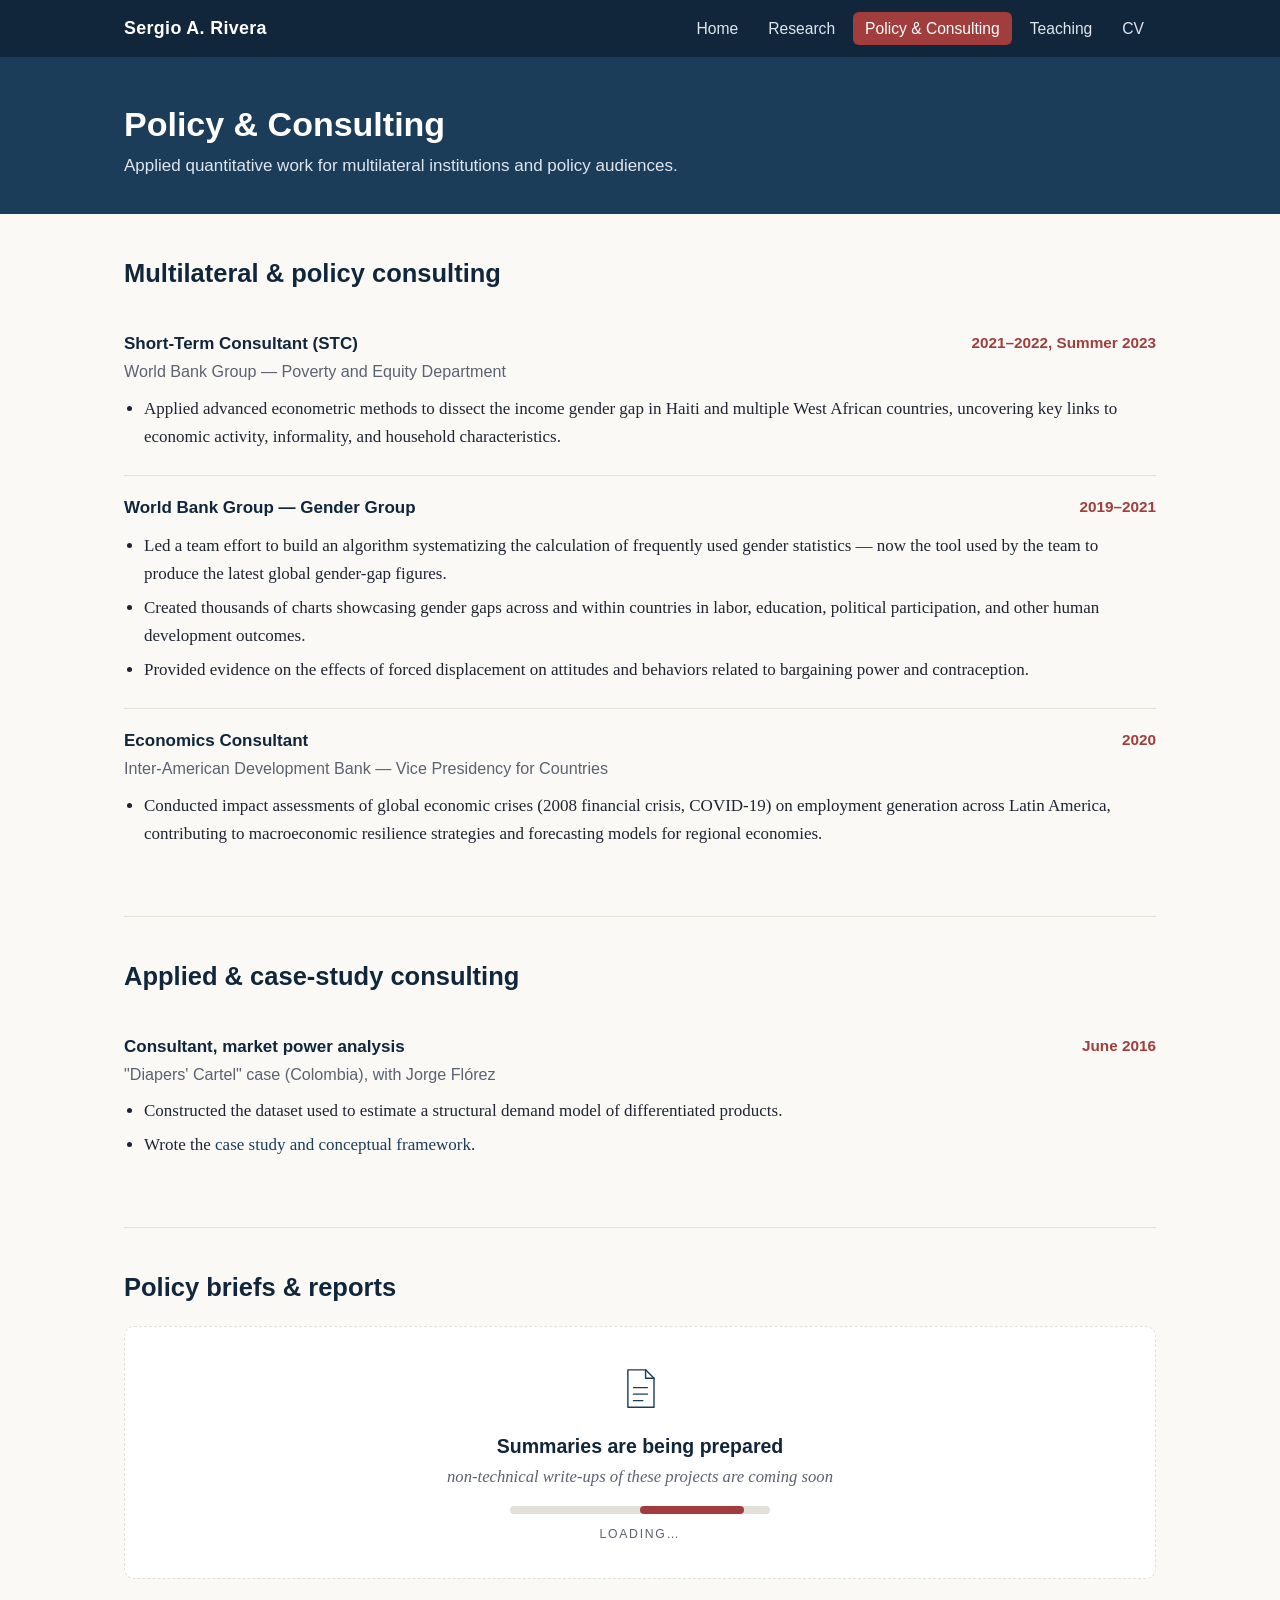
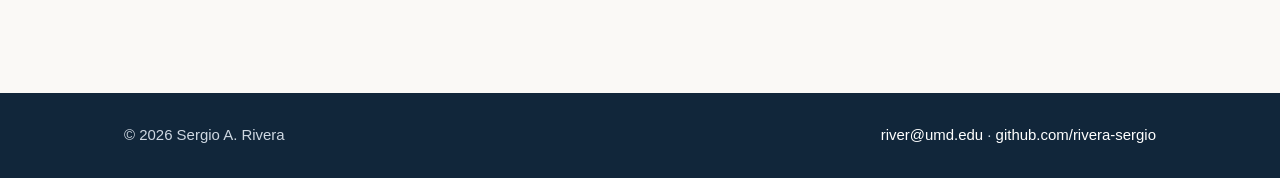
==== consulting.html @ 33cec51d "Add files via upload" ====
<!DOCTYPE html>
<html lang="en">
<head>
<meta charset="UTF-8">
<meta name="viewport" content="width=device-width, initial-scale=1.0">
<title>Policy &amp; Consulting — Sergio A. Rivera</title>
<link rel="stylesheet" href="css/style.css">
</head>
<body>

<nav class="site-nav">
  <div class="container">
    <a class="brand" href="index.html">Sergio A. Rivera</a>
    <ul>
      <li><a class="nav-link" href="index.html">Home</a></li>
      <li><a class="nav-link" href="research.html">Research</a></li>
      <li><a class="nav-link active" href="consulting.html">Policy &amp; Consulting</a></li>
      <li><a class="nav-link" href="teaching.html">Teaching</a></li>
      <li><a class="nav-link" href="cv.html">CV</a></li>
    </ul>
  </div>
</nav>

<div class="page-header">
  <div class="container">
    <h1>Policy &amp; Consulting</h1>
    <p>Applied quantitative work for multilateral institutions and policy audiences.</p>
  </div>
</div>

<main>
  <div class="container">

    <section class="block">
      <h2>Multilateral &amp; policy consulting</h2>

      <div class="timeline-item">
        <div class="role-row">
          <div>
            <div class="role">Short-Term Consultant (STC)</div>
            <div class="org">World Bank Group — Poverty and Equity Department</div>
          </div>
          <div class="dates">2021–2022, Summer 2023</div>
        </div>
        <ul>
          <li>Applied advanced econometric methods to dissect the income gender gap in Haiti and multiple West African countries, uncovering key links to economic activity, informality, and household characteristics.</li>
        </ul>
      </div>

      <div class="timeline-item">
        <div class="role-row">
          <div>
            <div class="role">World Bank Group — Gender Group</div>
          </div>
          <div class="dates">2019–2021</div>
        </div>
        <ul>
          <li>Led a team effort to build an algorithm systematizing the calculation of frequently used gender statistics — now the tool used by the team to produce the latest global gender-gap figures.</li>
          <li>Created thousands of charts showcasing gender gaps across and within countries in labor, education, political participation, and other human development outcomes.</li>
          <li>Provided evidence on the effects of forced displacement on attitudes and behaviors related to bargaining power and contraception.</li>
        </ul>
      </div>

      <div class="timeline-item">
        <div class="role-row">
          <div>
            <div class="role">Economics Consultant</div>
            <div class="org">Inter-American Development Bank — Vice Presidency for Countries</div>
          </div>
          <div class="dates">2020</div>
        </div>
        <ul>
          <li>Conducted impact assessments of global economic crises (2008 financial crisis, COVID-19) on employment generation across Latin America, contributing to macroeconomic resilience strategies and forecasting models for regional economies.</li>
        </ul>
      </div>
    </section>

    <section class="block">
      <h2>Applied &amp; case-study consulting</h2>

      <div class="timeline-item">
        <div class="role-row">
          <div>
            <div class="role">Consultant, market power analysis</div>
            <div class="org">"Diapers' Cartel" case (Colombia), with Jorge Flórez</div>
          </div>
          <div class="dates">June 2016</div>
        </div>
        <ul>
          <li>Constructed the dataset used to estimate a structural demand model of differentiated products.</li>
          <li>Wrote the <a href="http://www.scielo.org.co/pdf/espe/v35n84/0120-4483-espe-35-84-222.pdf" target="_blank" rel="noopener">case study and conceptual framework</a>.</li>
        </ul>
      </div>
    </section>

    <section class="block">
      <h2>Policy briefs &amp; reports</h2>
      <div class="loading-card" role="status">
        <svg viewBox="0 0 120 110" fill="none" stroke="currentColor" stroke-width="3" stroke-linecap="round" stroke-linejoin="round" aria-hidden="true">
          <path d="M34 14h38l18 18v62H34z"></path><path d="M72 14v18h18"></path>
          <g class="lines"><path d="M46 52h30"></path><path d="M46 66h30"></path><path d="M46 80h20"></path></g>
        </svg>
        <h3>Summaries are being prepared</h3>
        <p class="hand">non-technical write-ups of these projects are coming soon</p>
        <div class="bar" role="progressbar" aria-label="Loading"><span></span></div>
        <p class="pct">LOADING…</p>
      </div>
    </section>

  </div>
</main>

<footer class="site-footer">
  <div class="container">
    <div>&copy; <span id="year"></span> Sergio A. Rivera</div>
    <div><a href="mailto:river@umd.edu">river@umd.edu</a> &middot; <a href="https://github.com/rivera-sergio" target="_blank" rel="noopener">github.com/rivera-sergio</a></div>
  </div>
</footer>

<script src="js/site-links.js"></script>
<script src="js/site.js"></script>
</body>
</html>
---- css/style.css ----
/* ==========================================================================
   Sergio A. Rivera — personal/research site
   Shared design system
   ========================================================================== */

:root {
  --color-bg: #faf9f6;
  --color-surface: #ffffff;
  --color-text: #1f2430;
  --color-text-muted: #5b6270;
  --color-primary: #1c3d5a;
  --color-primary-dark: #11263a;
  --color-accent: #a13d3d;
  --color-border: #e3e0d8;
  --max-width: 1080px;
  --radius: 10px;
  --shadow: 0 1px 3px rgba(20, 22, 30, 0.06), 0 6px 20px rgba(20, 22, 30, 0.05);
  font-size: 17px;
}

* { box-sizing: border-box; }

html, body {
  margin: 0;
  padding: 0;
}

body {
  background: var(--color-bg);
  color: var(--color-text);
  font-family: "Georgia", "Iowan Old Style", "Palatino Linotype", serif;
  line-height: 1.65;
  -webkit-font-smoothing: antialiased;
}

h1, h2, h3, h4 {
  font-family: "Helvetica Neue", Arial, sans-serif;
  color: var(--color-primary-dark);
  line-height: 1.25;
  margin-top: 0;
}

a {
  color: var(--color-primary);
  text-decoration: none;
}
a:hover { text-decoration: underline; }

.container {
  max-width: var(--max-width);
  margin: 0 auto;
  padding: 0 24px;
}

/* -------------------- Nav -------------------- */
.site-nav {
  background: var(--color-primary-dark);
  position: sticky;
  top: 0;
  z-index: 50;
}
.site-nav .container {
  display: flex;
  align-items: center;
  justify-content: space-between;
  flex-wrap: wrap;
  padding-top: 14px;
  padding-bottom: 14px;
}
.site-nav .brand {
  font-family: "Helvetica Neue", Arial, sans-serif;
  color: #fff;
  font-weight: 700;
  font-size: 1.05rem;
  letter-spacing: 0.02em;
}
.site-nav .brand:hover { text-decoration: none; opacity: 0.9; }
.site-nav ul {
  list-style: none;
  display: flex;
  gap: 6px;
  margin: 0;
  padding: 0;
  flex-wrap: wrap;
}
.site-nav a.nav-link {
  color: #dfe6ee;
  font-family: "Helvetica Neue", Arial, sans-serif;
  font-size: 0.92rem;
  padding: 8px 12px;
  border-radius: 6px;
}
.site-nav a.nav-link:hover {
  background: rgba(255,255,255,0.08);
  text-decoration: none;
}
.site-nav a.nav-link.active {
  background: var(--color-accent);
  color: #fff;
}

/* -------------------- Hero / banner -------------------- */
.hero-banner {
  position: relative;
  height: 260px;
  background-size: cover;
  background-position: center 60%;
}
.hero-banner::after {
  content: "";
  position: absolute;
  inset: 0;
  background: linear-gradient(180deg, rgba(17,38,58,0.35) 0%, rgba(17,38,58,0.75) 100%);
}

.profile-block {
  max-width: var(--max-width);
  margin: -90px auto 0;
  padding: 0 24px 30px;
  position: relative;
  z-index: 2;
  display: flex;
  gap: 28px;
  align-items: flex-end;
  flex-wrap: wrap;
}
.profile-photo {
  width: 168px;
  height: 168px;
  border-radius: 50%;
  object-fit: cover;
  border: 5px solid var(--color-surface);
  box-shadow: var(--shadow);
  background: var(--color-surface);
  flex-shrink: 0;
}
.profile-heading {
  padding-bottom: 8px;
}
.profile-heading h1 {
  font-size: 2rem;
  margin-bottom: 4px;
}
.profile-heading .tagline {
  font-family: "Helvetica Neue", Arial, sans-serif;
  color: var(--color-text-muted);
  font-size: 1.02rem;
}

/* -------------------- Page header (non-home pages) -------------------- */
.page-header {
  background: var(--color-primary);
  padding: 46px 0 34px;
}
.page-header h1 {
  color: #fff;
  margin-bottom: 6px;
}
.page-header p {
  color: #dfe6ee;
  font-family: "Helvetica Neue", Arial, sans-serif;
  max-width: 640px;
  margin: 0;
}

/* -------------------- Sections -------------------- */
main { padding-bottom: 70px; }
section.block {
  padding: 44px 0;
  border-bottom: 1px solid var(--color-border);
}
section.block:last-child { border-bottom: none; }
section.block h2 {
  font-size: 1.5rem;
  margin-bottom: 22px;
}

.lead {
  font-size: 1.08rem;
  max-width: 760px;
}

/* -------------------- Buttons -------------------- */
.btn {
  display: inline-block;
  font-family: "Helvetica Neue", Arial, sans-serif;
  font-size: 0.92rem;
  font-weight: 600;
  padding: 10px 20px;
  border-radius: 6px;
  background: var(--color-accent);
  color: #fff !important;
  text-decoration: none !important;
}
.btn:hover { opacity: 0.9; }
.btn.btn-outline {
  background: transparent;
  border: 1.5px solid #fff;
  color: #fff !important;
}
.btn-row { display: flex; gap: 12px; flex-wrap: wrap; margin-top: 18px; }

/* -------------------- Contact / links row -------------------- */
.link-row {
  display: flex;
  gap: 18px;
  flex-wrap: wrap;
  font-family: "Helvetica Neue", Arial, sans-serif;
  font-size: 0.95rem;
  margin-top: 14px;
  color: var(--color-text-muted);
}
.link-row a { font-weight: 600; }

/* -------------------- Paper card: image beside abstract -------------------- */
.paper-card {
  display: flex;
  gap: 26px;
  background: var(--color-surface);
  border: 1px solid var(--color-border);
  border-radius: var(--radius);
  box-shadow: var(--shadow);
  padding: 22px;
  margin-bottom: 26px;
  align-items: stretch;
}
.paper-card .paper-figure {
  flex: 0 0 240px;
}
.paper-card .paper-figure img {
  width: 100%;
  height: 100%;
  min-height: 160px;
  object-fit: cover;
  border-radius: 6px;
  display: block;
}
.paper-card .paper-body {
  flex: 1 1 auto;
  min-width: 0;
}
.paper-card .paper-tag {
  display: inline-block;
  font-family: "Helvetica Neue", Arial, sans-serif;
  font-size: 0.72rem;
  font-weight: 700;
  letter-spacing: 0.05em;
  text-transform: uppercase;
  color: var(--color-accent);
  margin-bottom: 8px;
}
.paper-card h3 {
  font-size: 1.2rem;
  margin-bottom: 6px;
}
.paper-card .paper-venue {
  font-family: "Helvetica Neue", Arial, sans-serif;
  font-size: 0.9rem;
  color: var(--color-text-muted);
  margin-bottom: 10px;
}
.paper-card .paper-abstract {
  font-size: 0.98rem;
  color: var(--color-text);
}
.paper-card .paper-links {
  margin-top: 12px;
  font-family: "Helvetica Neue", Arial, sans-serif;
  font-size: 0.9rem;
  display: flex;
  gap: 16px;
}
/* -------------------- "Loading" states for content not yet available -------------------- */
.pending-link {
  color: var(--color-text-muted);
  cursor: progress;
}
.pending-link::after {
  content: " · loading…";
  font-size: 0.85em;
  opacity: 0.75;
  animation: pulse 1.6s ease-in-out infinite;
}
.btn.pending-link {
  background: #b9bec6;
  color: #fff !important;
}
.btn.btn-outline.pending-link {
  background: transparent;
  border-color: #b9bec6;
}

.loading-card {
  text-align: center;
  background: var(--color-surface);
  border: 1.5px dashed var(--color-border);
  border-radius: var(--radius);
  padding: 34px 24px;
  color: var(--color-text-muted);
}
.loading-card svg {
  width: 56px;
  height: 56px;
  color: var(--color-primary);
  margin-bottom: 8px;
}
.loading-card h3 {
  font-size: 1.15rem;
  margin-bottom: 4px;
}
.loading-card .hand {
  font-style: italic;
  margin: 0 0 16px;
  font-size: 0.98rem;
}
.loading-card .pct {
  font-family: "Helvetica Neue", Arial, sans-serif;
  font-size: 0.72rem;
  letter-spacing: 0.14em;
  margin: 10px 0 0;
}
.bar {
  width: min(260px, 70%);
  height: 8px;
  margin: 0 auto;
  border-radius: 999px;
  background: var(--color-border);
  overflow: hidden;
  position: relative;
}
.bar span {
  position: absolute;
  top: 0;
  bottom: 0;
  width: 40%;
  border-radius: 999px;
  background: var(--color-accent);
  animation: slide 1.8s ease-in-out infinite;
}
.loading-inline {
  font-family: "Helvetica Neue", Arial, sans-serif;
  font-size: 0.9rem;
  color: var(--color-text-muted);
  background: var(--color-bg);
  border-radius: 8px;
  padding: 16px 18px;
}
.loading-inline .bar {
  margin: 10px 0 0;
  width: 160px;
}
.lines path { animation: pulse 2.2s ease-in-out infinite; }
.lines path:nth-child(2) { animation-delay: 0.3s; }
.lines path:nth-child(3) { animation-delay: 0.6s; }

@keyframes slide {
  0%   { left: -40%; }
  100% { left: 100%; }
}
@keyframes pulse {
  0%, 100% { opacity: 0.35; }
  50%      { opacity: 1; }
}
@media (prefers-reduced-motion: reduce) {
  .bar span, .pending-link::after, .lines path { animation: none; }
  .bar span { left: 0; width: 45%; }
}

@media (max-width: 640px) {
  .paper-card { flex-direction: column; }
  .paper-card .paper-figure { flex: none; width: 100%; }
  .paper-card .paper-figure img { min-height: 180px; }
}

/* -------------------- Experience / timeline items -------------------- */
.timeline-item {
  padding: 18px 0;
  border-bottom: 1px solid var(--color-border);
}
.timeline-item:last-child { border-bottom: none; }
.timeline-item .role-row {
  display: flex;
  justify-content: space-between;
  gap: 12px;
  flex-wrap: wrap;
  font-family: "Helvetica Neue", Arial, sans-serif;
}
.timeline-item .role {
  font-weight: 700;
  color: var(--color-primary-dark);
}
.timeline-item .org {
  color: var(--color-text-muted);
  font-size: 0.95rem;
}
.timeline-item .dates {
  color: var(--color-accent);
  font-weight: 600;
  font-size: 0.9rem;
  white-space: nowrap;
}
.timeline-item ul {
  margin: 10px 0 0;
  padding-left: 20px;
}
.timeline-item li { margin-bottom: 6px; }

/* -------------------- Simple two-col grid -------------------- */
.grid-2 {
  display: grid;
  grid-template-columns: 1fr 1fr;
  gap: 30px;
}
@media (max-width: 700px) {
  .grid-2 { grid-template-columns: 1fr; }
}

/* -------------------- Distinctions list -------------------- */
.distinction {
  display: flex;
  gap: 16px;
  padding: 10px 0;
  font-family: "Helvetica Neue", Arial, sans-serif;
}
.distinction .year {
  flex: 0 0 100px;
  color: var(--color-accent);
  font-weight: 700;
  font-size: 0.9rem;
}
.distinction .what strong { color: var(--color-primary-dark); }
.distinction .what span.org { color: var(--color-text-muted); }

/* -------------------- Reference cards -------------------- */
.reference-card {
  background: var(--color-surface);
  border: 1px solid var(--color-border);
  border-radius: var(--radius);
  padding: 16px 18px;
  font-family: "Helvetica Neue", Arial, sans-serif;
  font-size: 0.92rem;
}
.reference-card strong { color: var(--color-primary-dark); display: block; margin-bottom: 2px; }
.reference-card span { color: var(--color-text-muted); display: block; }

/* -------------------- Skills table -------------------- */
.skills-table {
  font-family: "Helvetica Neue", Arial, sans-serif;
  font-size: 0.96rem;
}
.skills-table .row {
  display: flex;
  gap: 20px;
  padding: 10px 0;
  border-bottom: 1px solid var(--color-border);
}
.skills-table .row:last-child { border-bottom: none; }
.skills-table .label {
  flex: 0 0 140px;
  font-weight: 700;
  color: var(--color-primary-dark);
}

/* -------------------- Footer -------------------- */
footer.site-footer {
  background: var(--color-primary-dark);
  color: #cfd8e2;
  font-family: "Helvetica Neue", Arial, sans-serif;
  padding: 30px 0;
  font-size: 0.88rem;
}
footer.site-footer a { color: #fff; }
footer.site-footer .container {
  display: flex;
  justify-content: space-between;
  flex-wrap: wrap;
  gap: 10px;
}

@media (max-width: 640px) {
  .profile-block { margin-top: -60px; }
  .profile-photo { width: 120px; height: 120px; }
  .hero-banner { height: 200px; }
}
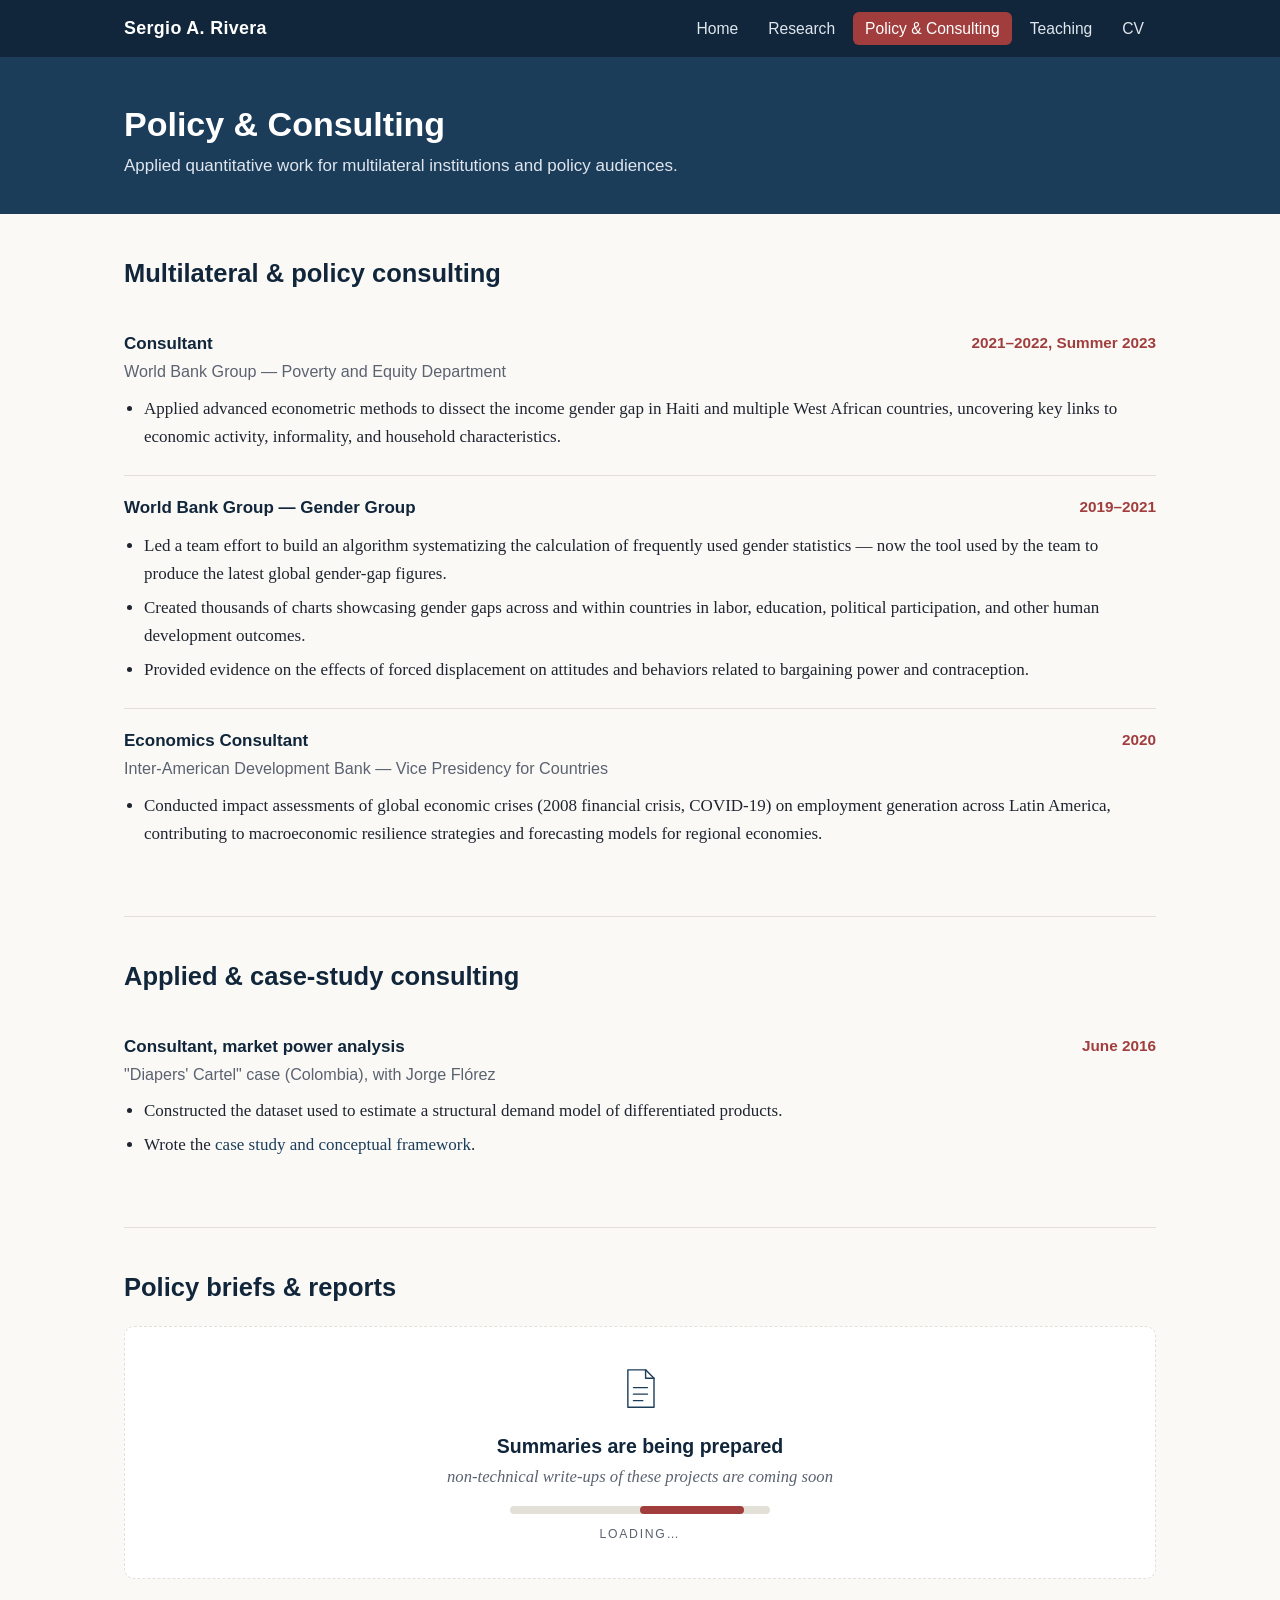
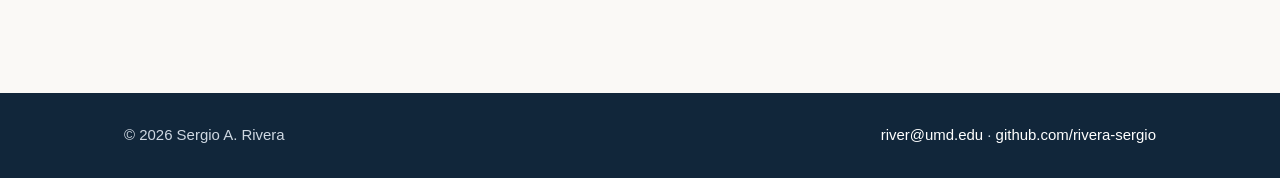
==== commit 7a25bde4: "Add files via upload" ====
--- a/consulting.html
+++ b/consulting.html
@@ -37,7 +37,7 @@
       <div class="timeline-item">
         <div class="role-row">
           <div>
-            <div class="role">Short-Term Consultant (STC)</div>
+            <div class="role">Consultant</div>
             <div class="org">World Bank Group — Poverty and Equity Department</div>
           </div>
           <div class="dates">2021–2022, Summer 2023</div>
